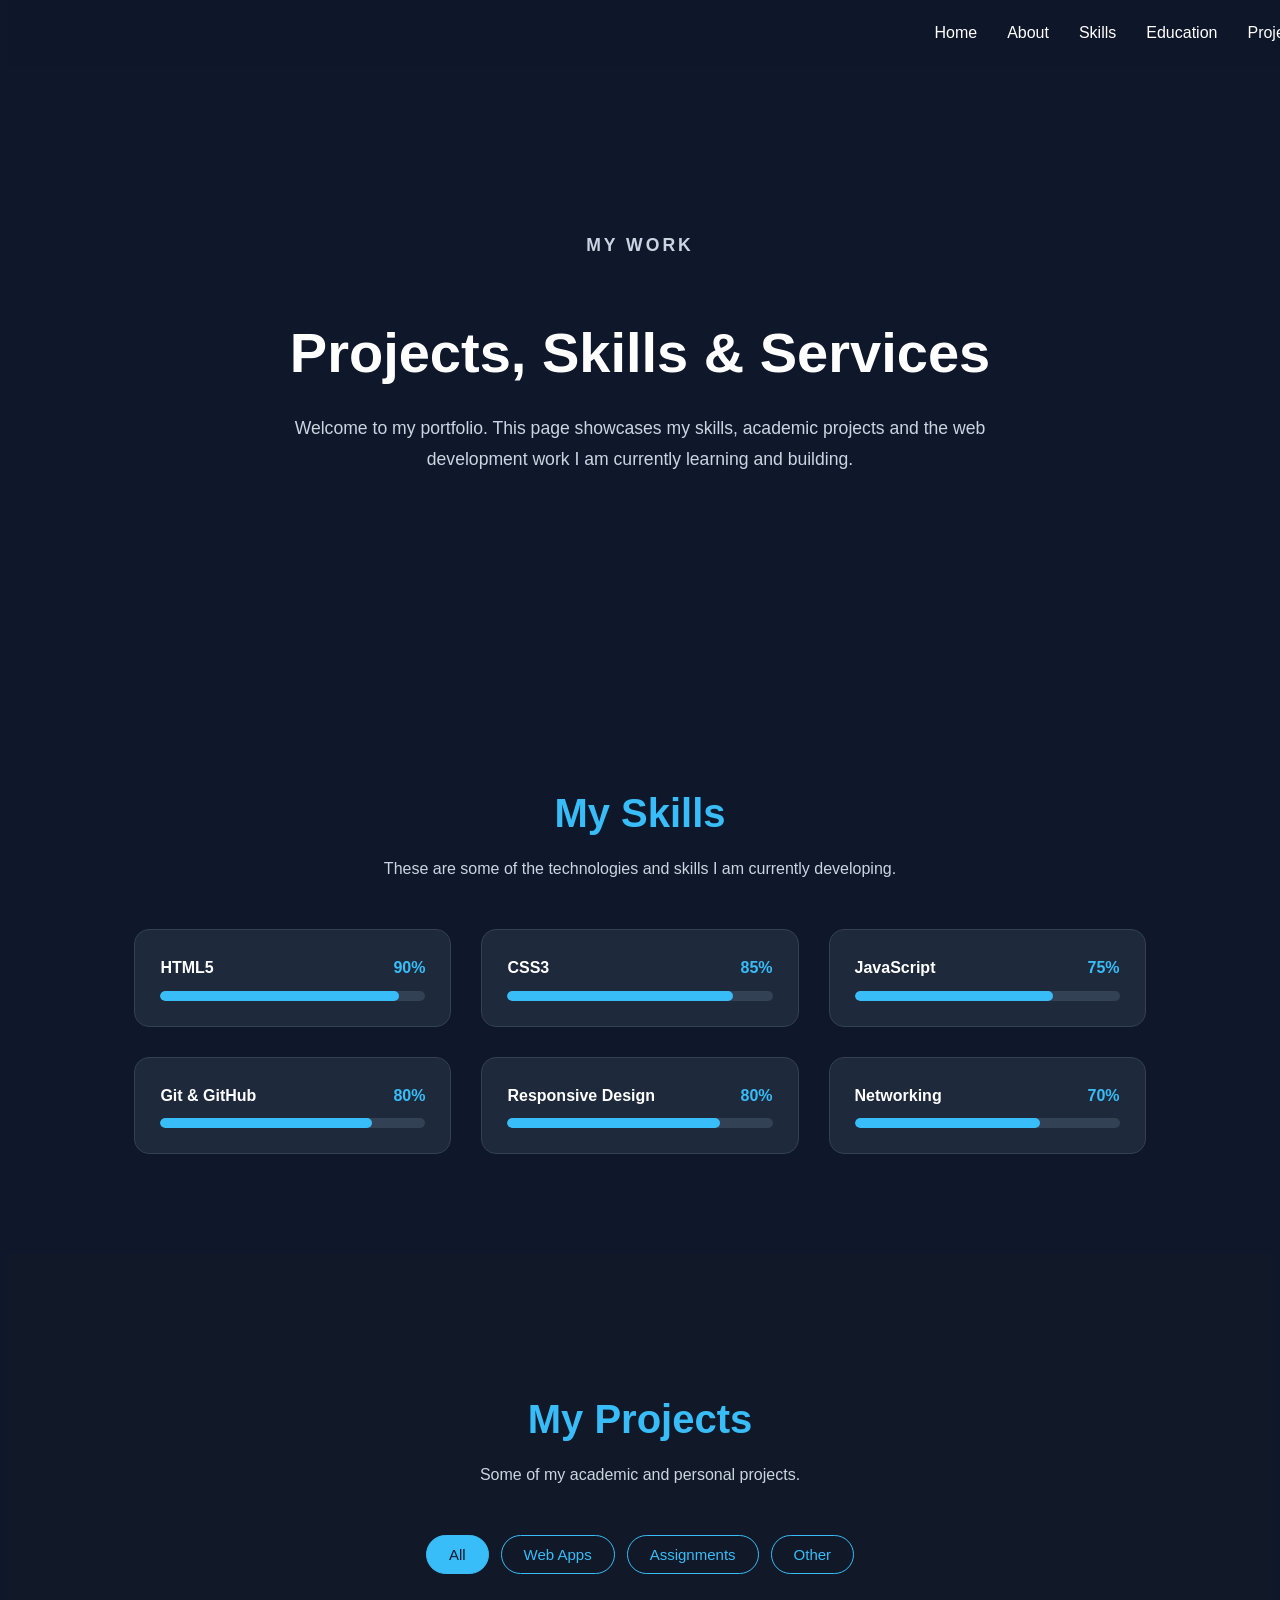
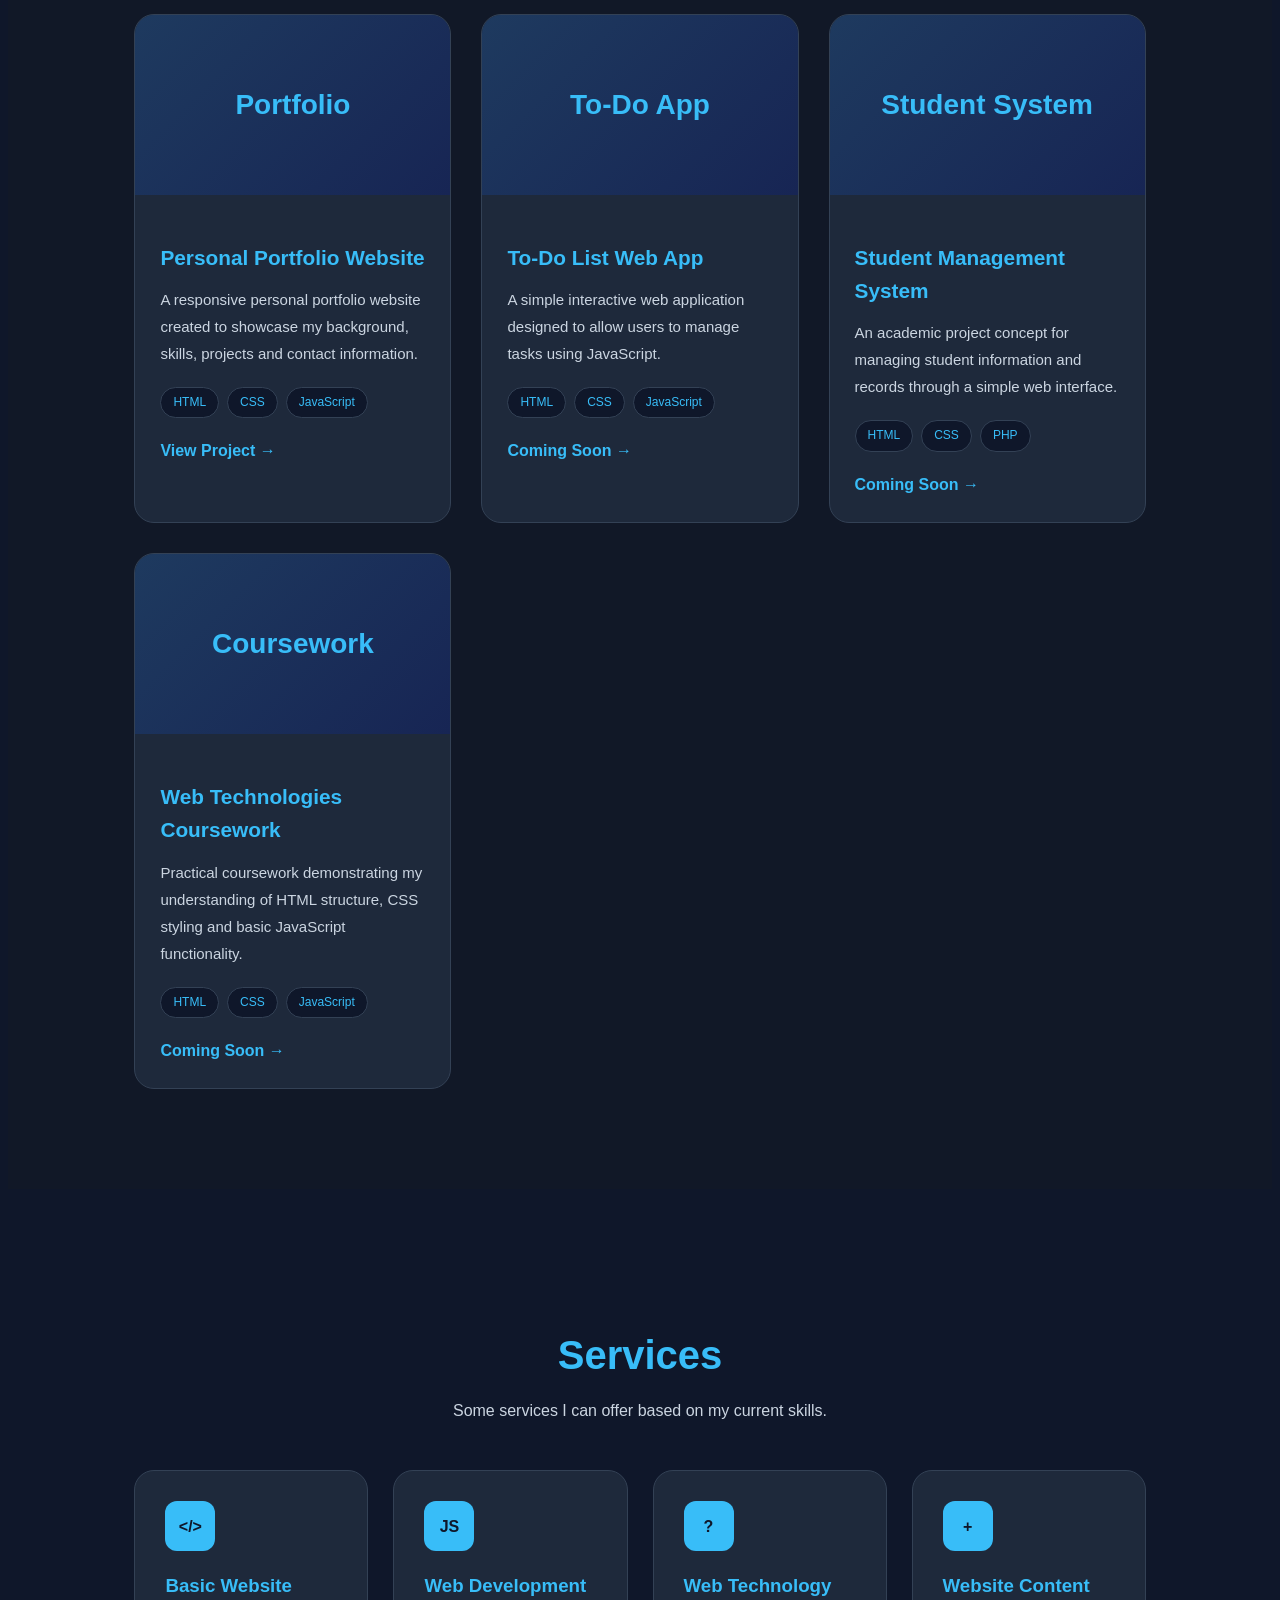
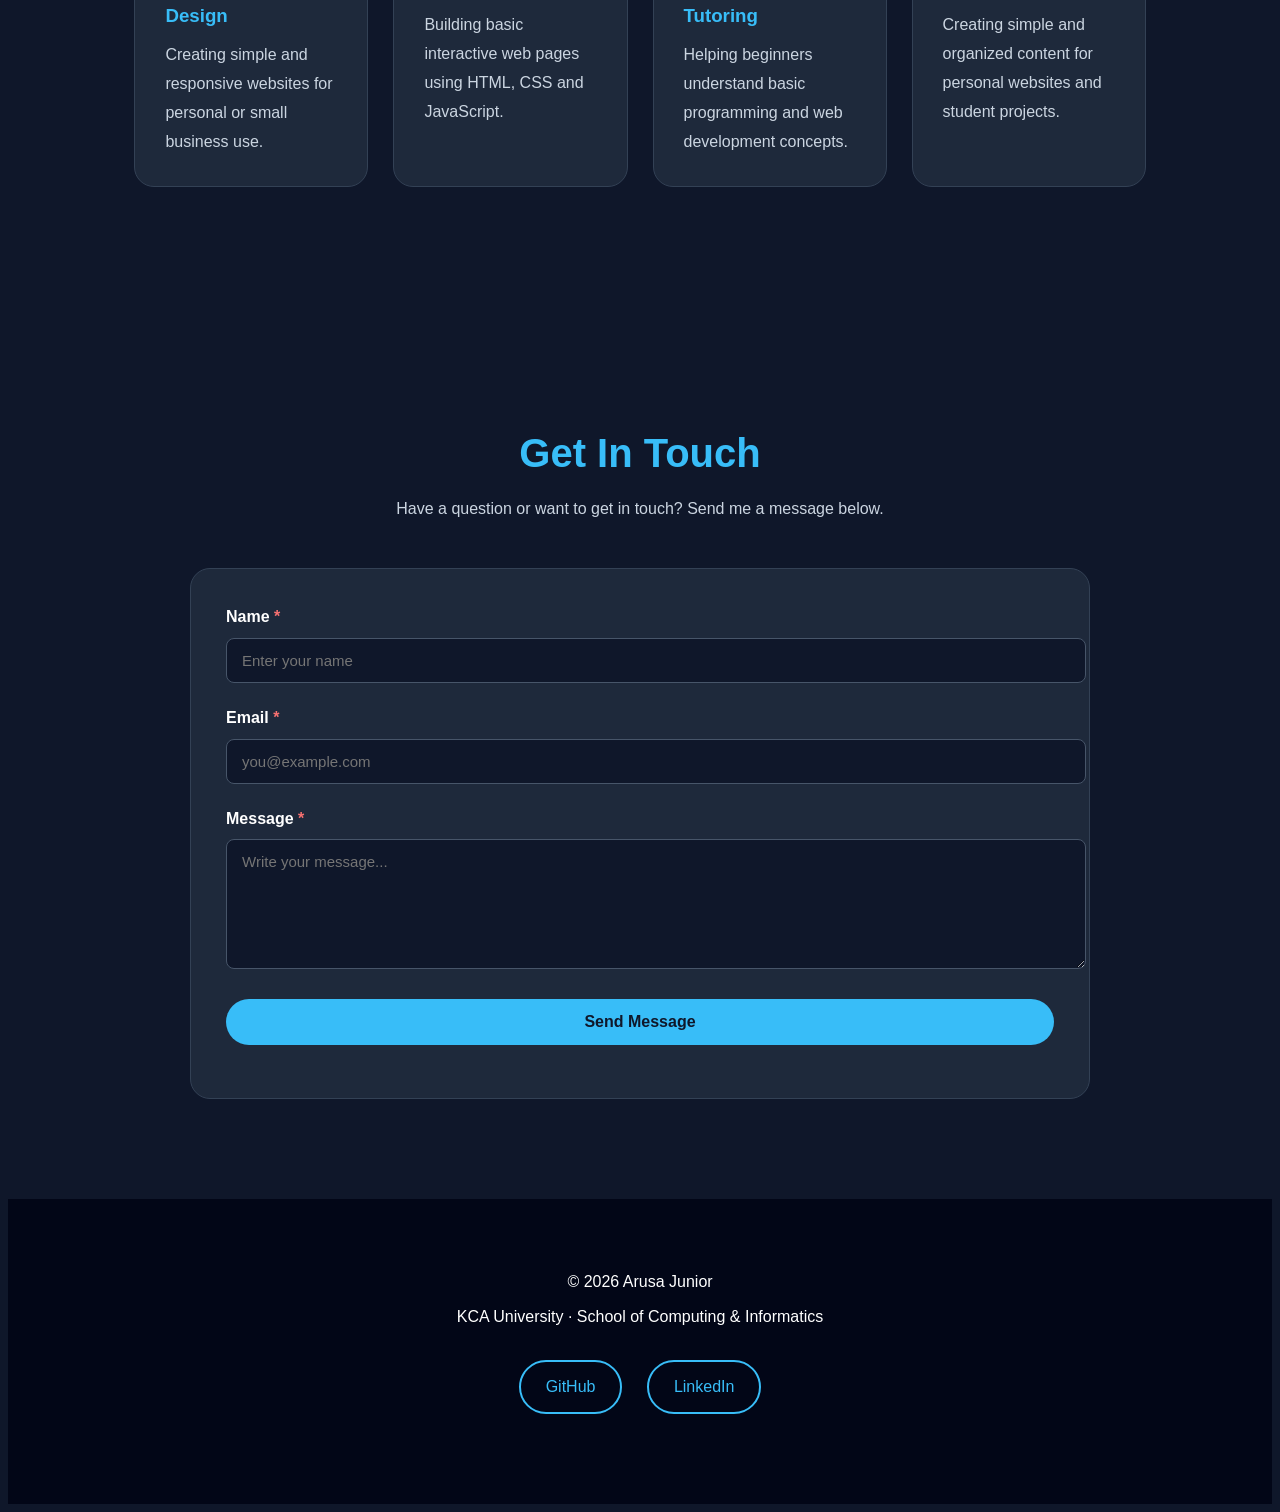
==== projects.html @ 347aed6e "my portfolio" ====
<!DOCTYPE html>
<html lang="en">
<head>
    <meta charset="UTF-8">
    <meta name="viewport" content="width=device-width, initial-scale=1.0">

    <title>Projects | Arusa Junior</title>

    <link rel="stylesheet" href="style.css">
</head>

<body>

    <!-- ================= NAVIGATION ================= -->
    <header>
        <ul>
            <li><a href="index.html#home">Home</a></li>
            <li><a href="index.html#about">About</a></li>
            <li><a href="index.html#skills">Skills</a></li>
            <li><a href="index.html#education">Education</a></li>
            <li><a href="projects.html" class="active">Projects</a></li>
            <li><a href="#contact">Contact</a></li>
        </ul>
    </header>


    <main>

        <!-- ================= HERO ================= -->
        <section class="projects-hero">

            <div class="hero-content">

                <p class="small-title">MY WORK</p>

                <h1>Projects, Skills & Services</h1>

                <p>
                    Welcome to my portfolio. This page showcases my skills,
                    academic projects and the web development work I am
                    currently learning and building.
                </p>

            </div>

        </section>


        <!-- ================= SKILLS ================= -->
        <section id="skills" class="section">

            <div class="section-heading">

                <h2>My Skills</h2>

                <p>
                    These are some of the technologies and skills I am
                    currently developing.
                </p>

            </div>


            <div class="skills-container">

                <!-- Skill 1 -->
                <div class="skill">

                    <div class="skill-info">
                        <span>HTML5</span>
                        <span>90%</span>
                    </div>

                    <div class="progress">
                        <div class="progress-bar" style="width: 90%;"></div>
                    </div>

                </div>


                <!-- Skill 2 -->
                <div class="skill">

                    <div class="skill-info">
                        <span>CSS3</span>
                        <span>85%</span>
                    </div>

                    <div class="progress">
                        <div class="progress-bar" style="width: 85%;"></div>
                    </div>

                </div>


                <!-- Skill 3 -->
                <div class="skill">

                    <div class="skill-info">
                        <span>JavaScript</span>
                        <span>75%</span>
                    </div>

                    <div class="progress">
                        <div class="progress-bar" style="width: 75%;"></div>
                    </div>

                </div>


                <!-- Skill 4 -->
                <div class="skill">

                    <div class="skill-info">
                        <span>Git & GitHub</span>
                        <span>80%</span>
                    </div>

                    <div class="progress">
                        <div class="progress-bar" style="width: 80%;"></div>
                    </div>

                </div>


                <!-- Skill 5 -->
                <div class="skill">

                    <div class="skill-info">
                        <span>Responsive Design</span>
                        <span>80%</span>
                    </div>

                    <div class="progress">
                        <div class="progress-bar" style="width: 80%;"></div>
                    </div>

                </div>


                <!-- Skill 6 -->
                <div class="skill">

                    <div class="skill-info">
                        <span>Networking</span>
                        <span>70%</span>
                    </div>

                    <div class="progress">
                        <div class="progress-bar" style="width: 70%;"></div>
                    </div>

                </div>

            </div>

        </section>


        <!-- ================= PROJECTS ================= -->
        <section id="projects" class="section projects-section">

            <div class="section-heading">

                <h2>My Projects</h2>

                <p>
                    Some of my academic and personal projects.
                </p>

            </div>


            <!-- FILTER BUTTONS -->
            <div class="filter-buttons">

                <button
                    type="button"
                    class="filter-btn active"
                    data-filter="all">
                    All
                </button>

                <button
                    type="button"
                    class="filter-btn"
                    data-filter="web">
                    Web Apps
                </button>

                <button
                    type="button"
                    class="filter-btn"
                    data-filter="assignment">
                    Assignments
                </button>

                <button
                    type="button"
                    class="filter-btn"
                    data-filter="other">
                    Other
                </button>

            </div>


            <!-- PROJECT CARDS -->
            <div class="projects-container">


                <!-- PROJECT 1 -->
                <article class="project-card" data-category="web">

                    <div class="project-image">

                        <div class="placeholder">
                            Portfolio
                        </div>

                    </div>


                    <div class="project-content">

                        <h3>Personal Portfolio Website</h3>

                        <p>
                            A responsive personal portfolio website created
                            to showcase my background, skills, projects and
                            contact information.
                        </p>


                        <div class="technologies">

                            <span>HTML</span>
                            <span>CSS</span>
                            <span>JavaScript</span>

                        </div>


                        <a
                            href="index.html"
                            class="project-link">
                            View Project →
                        </a>

                    </div>

                </article>


                <!-- PROJECT 2 -->
                <article class="project-card" data-category="web">

                    <div class="project-image">

                        <div class="placeholder">
                            To-Do App
                        </div>

                    </div>


                    <div class="project-content">

                        <h3>To-Do List Web App</h3>

                        <p>
                            A simple interactive web application designed
                            to allow users to manage tasks using
                            JavaScript.
                        </p>


                        <div class="technologies">

                            <span>HTML</span>
                            <span>CSS</span>
                            <span>JavaScript</span>

                        </div>


                        <a
                            href="#"
                            class="project-link"
                            onclick="return false;">
                            Coming Soon →
                        </a>

                    </div>

                </article>


                <!-- PROJECT 3 -->
                <article class="project-card" data-category="assignment">

                    <div class="project-image">

                        <div class="placeholder">
                            Student System
                        </div>

                    </div>


                    <div class="project-content">

                        <h3>Student Management System</h3>

                        <p>
                            An academic project concept for managing student
                            information and records through a simple
                            web interface.
                        </p>


                        <div class="technologies">

                            <span>HTML</span>
                            <span>CSS</span>
                            <span>PHP</span>

                        </div>


                        <a
                            href="#"
                            class="project-link"
                            onclick="return false;">
                            Coming Soon →
                        </a>

                    </div>

                </article>


                <!-- PROJECT 4 -->
                <article class="project-card" data-category="other">

                    <div class="project-image">

                        <div class="placeholder">
                            Coursework
                        </div>

                    </div>


                    <div class="project-content">

                        <h3>Web Technologies Coursework</h3>

                        <p>
                            Practical coursework demonstrating my
                            understanding of HTML structure, CSS styling
                            and basic JavaScript functionality.
                        </p>


                        <div class="technologies">

                            <span>HTML</span>
                            <span>CSS</span>
                            <span>JavaScript</span>

                        </div>


                        <a
                            href="#"
                            class="project-link"
                            onclick="return false;">
                            Coming Soon →
                        </a>

                    </div>

                </article>

            </div>

        </section>


        <!-- ================= SERVICES ================= -->
        <section id="services" class="section services-section">

            <div class="section-heading">

                <h2>Services</h2>

                <p>
                    Some services I can offer based on my current skills.
                </p>

            </div>


            <div class="services-container">


                <!-- SERVICE 1 -->
                <div class="service-card">

                    <div class="service-icon">
                        &lt;/&gt;
                    </div>

                    <h3>Basic Website Design</h3>

                    <p>
                        Creating simple and responsive websites for
                        personal or small business use.
                    </p>

                </div>


                <!-- SERVICE 2 -->
                <div class="service-card">

                    <div class="service-icon">
                        JS
                    </div>

                    <h3>Web Development</h3>

                    <p>
                        Building basic interactive web pages using HTML,
                        CSS and JavaScript.
                    </p>

                </div>


                <!-- SERVICE 3 -->
                <div class="service-card">

                    <div class="service-icon">
                        ?
                    </div>

                    <h3>Web Technology Tutoring</h3>

                    <p>
                        Helping beginners understand basic programming
                        and web development concepts.
                    </p>

                </div>


                <!-- SERVICE 4 -->
                <div class="service-card">

                    <div class="service-icon">
                        +
                    </div>

                    <h3>Website Content</h3>

                    <p>
                        Creating simple and organized content for personal
                        websites and student projects.
                    </p>

                </div>

            </div>

        </section>


        <!-- ================= CONTACT ================= -->
        <section id="contact" class="section contact-section">

            <div class="section-heading">

                <h2>Get In Touch</h2>

                <p>
                    Have a question or want to get in touch?
                    Send me a message below.
                </p>

            </div>


            <form
                id="contactForm"
                class="contact-form"
                novalidate>


                <!-- NAME -->
                <div class="form-group">

                    <label for="name">
                        Name <span>*</span>
                    </label>

                    <input
                        type="text"
                        id="name"
                        name="name"
                        placeholder="Enter your name"
                        required>

                    <small id="nameError"></small>

                </div>


                <!-- EMAIL -->
                <div class="form-group">

                    <label for="email">
                        Email <span>*</span>
                    </label>

                    <input
                        type="email"
                        id="email"
                        name="email"
                        placeholder="you@example.com"
                        required>

                    <small id="emailError"></small>

                </div>


                <!-- MESSAGE -->
                <div class="form-group">

                    <label for="message">
                        Message <span>*</span>
                    </label>

                    <textarea
                        id="message"
                        name="message"
                        rows="6"
                        placeholder="Write your message..."
                        required></textarea>

                    <small id="messageError"></small>

                </div>


                <button
                    type="submit"
                    class="submit-btn">
                    Send Message
                </button>


                <p id="successMessage"></p>

            </form>

        </section>

    </main>


    <!-- ================= FOOTER ================= -->
    <footer>

        <p>
            © 2026 Arusa Junior
        </p>

        <p>
            KCA University · School of Computing & Informatics
        </p>

        <div class="social-links">

            <a
                href="https://github.com/arusajunior7-code"
                target="_blank"
                rel="noopener noreferrer">
                GitHub
            </a>

            <a
                href="https://www.linkedin.com/in/arusa-junior-366900439"
                target="_blank"
                rel="noopener noreferrer">
                LinkedIn
            </a>

        </div>

    </footer>


    <!-- ================= JAVASCRIPT ================= -->
    <script src="script.js"></script>

</body>
</html>
---- style.css ----
```css
/* =====================================================
   ARUSA JUNIOR PORTFOLIO
   Assignment 1 + Assignment 2
   ===================================================== */


/* ================= GENERAL ================= */

* {
    margin: 0;
    padding: 0;
    box-sizing: border-box;
    scroll-behavior: smooth;
}

body {
    font-family: 'Poppins', Arial, sans-serif;
    background: #0f172a;
    color: white;
    line-height: 1.6;
}

html {
    scroll-behavior: smooth;
}


/* ================= NAVIGATION ================= */

header {
    position: fixed;
    top: 0;
    width: 100%;
    z-index: 1000;

    display: flex;
    justify-content: flex-end;
    align-items: center;

    padding: 20px 8%;

    background: rgba(15, 23, 42, 0.9);
    backdrop-filter: blur(10px);
}

header ul {
    display: flex;
    list-style: none;
    gap: 30px;

    margin: 0;
    padding: 0;
}

header ul li a {
    text-decoration: none;
    color: white;

    font-size: 16px;
    font-weight: 500;

    transition: 0.3s;
}

header ul li a:hover {
    color: #38bdf8;
}


/* ================= HERO ================= */

#home {
    min-height: 100vh;

    display: flex;
    flex-direction: column;
    justify-content: center;
    align-items: center;

    text-align: center;

    padding: 120px 20px 50px;

    background:
        linear-gradient(
            rgba(15, 23, 42, 0.85),
            rgba(15, 23, 42, 0.85)
        ),
        url("https://images.unsplash.com/photo-1516321318423-f06f85e504b3?auto=format&fit=crop&w=1500&q=80");

    background-size: cover;
    background-position: center;
}

#home img {
    width: 220px;
    height: 220px;

    border-radius: 50%;
    object-fit: cover;

    border: 6px solid #38bdf8;

    box-shadow: 0 0 30px rgba(56, 189, 248, 0.5);

    margin-bottom: 25px;
}

#home h1 {
    font-size: 4rem;
    margin-bottom: 10px;
}

#home p {
    font-size: 1.3rem;
    color: #cbd5e1;
}


/* ================= HERO BUTTONS ================= */

.hero-buttons {
    margin-top: 30px;
}

.btn {
    display: inline-block;

    padding: 14px 28px;
    margin: 10px;

    background: #38bdf8;
    color: #0f172a;

    text-decoration: none;

    border-radius: 50px;

    font-weight: 600;

    transition: 0.3s;
}

.btn:hover {
    transform: translateY(-3px);

    box-shadow:
        0 8px 20px rgba(56, 189, 248, 0.4);
}

.btn-outline {
    background: transparent;
    color: #38bdf8;

    border: 2px solid #38bdf8;
}

.btn-outline:hover {
    background: #38bdf8;
    color: #0f172a;
}


/* ================= GENERAL SECTIONS ================= */

section {
    padding: 100px 10%;
}

section h2 {
    text-align: center;

    font-size: 2.5rem;

    margin-bottom: 30px;

    color: #38bdf8;
}

section p {
    max-width: 800px;

    margin: auto;

    text-align: center;

    color: #cbd5e1;

    line-height: 1.8;
}


/* ================= ABOUT ================= */

#about,
#skills,
#education,
#projects,
#goals {
    scroll-margin-top: 100px;
}


/* ================= SKILLS - ASSIGNMENT 1 ================= */

.skills-container {
    display: grid;

    grid-template-columns:
        repeat(auto-fit, minmax(250px, 1fr));

    gap: 25px;

    margin-top: 40px;
}

.skill-card {
    background: #1e293b;

    padding: 30px;

    border-radius: 20px;

    border: 1px solid #334155;

    text-align: center;

    transition: 0.4s;
}

.skill-card:hover {
    transform: translateY(-10px);

    box-shadow:
        0 10px 30px rgba(56, 189, 248, 0.3);
}

.skill-card h3 {
    color: #38bdf8;
    margin-bottom: 10px;
}


/* ================= EDUCATION ================= */

#education .project-card {
    max-width: 600px;
}


/* ================= ASSIGNMENT 1 PROJECT CARDS ================= */

#projects {
    background: #111827;
}

.project-card {
    background: #1e293b;

    padding: 30px;

    border-radius: 20px;

    margin: 25px auto;

    max-width: 700px;

    text-align: center;

    transition: 0.4s;

    border: 1px solid #334155;
}

.project-card:hover {
    transform: translateY(-10px);

    box-shadow:
        0 10px 30px rgba(56, 189, 248, 0.3);
}

.project-card h3 {
    color: #38bdf8;

    margin-bottom: 10px;
}


/* =====================================================
   ASSIGNMENT 2 - PROJECTS PAGE
   ===================================================== */


/* ================= PROJECTS PAGE HERO ================= */

.projects-hero {
    min-height: 450px;

    display: flex;
    align-items: center;

    padding: 120px 10% 70px;

    background:
        linear-gradient(
            rgba(15, 23, 42, 0.88),
            rgba(15, 23, 42, 0.88)
        ),
        url("https://images.unsplash.com/photo-1516321318423-f06f85e504b3?auto=format&fit=crop&w=1500&q=80");

    background-size: cover;
    background-position: center;

    color: white;
}

.hero-content {
    max-width: 900px;
    margin: auto;

    text-align: center;
}

.small-title {
    color: #38bdf8;

    font-weight: bold;

    letter-spacing: 3px;

    margin-bottom: 10px;
}

.hero-content h1 {
    font-size: 3.5rem;

    margin-bottom: 15px;
}

.hero-content p {
    color: #cbd5e1;

    font-size: 1.1rem;

    max-width: 700px;
}


/* ================= ASSIGNMENT 2 SECTIONS ================= */

.section {
    padding: 100px 10%;

    max-width: 1200px;

    margin: auto;
}

.section-heading {
    margin-bottom: 45px;

    text-align: center;
}

.section-heading h2 {
    color: #38bdf8;

    font-size: 2.5rem;

    margin-bottom: 10px;
}

.section-heading p {
    color: #cbd5e1;

    max-width: 700px;

    margin: auto;
}


/* ================= ASSIGNMENT 2 SKILLS ================= */

#skills .skills-container {
    display: grid;

    grid-template-columns:
        repeat(auto-fit, minmax(300px, 1fr));

    gap: 30px;

    margin-top: 40px;
}

.skill {
    background: #1e293b;

    padding: 25px;

    border-radius: 15px;

    border: 1px solid #334155;
}

.skill-info {
    display: flex;

    justify-content: space-between;

    margin-bottom: 10px;

    font-weight: 600;
}

.skill-info span:last-child {
    color: #38bdf8;
}

.progress {
    width: 100%;

    height: 10px;

    background: #334155;

    border-radius: 20px;

    overflow: hidden;
}

.progress-bar {
    height: 100%;

    background: #38bdf8;

    border-radius: 20px;

    transition: width 0.8s ease;
}


/* ================= PROJECT FILTER ================= */

.projects-section {
    max-width: none;

    background: #111827;
}

.filter-buttons {
    display: flex;

    justify-content: center;

    flex-wrap: wrap;

    gap: 12px;

    margin-bottom: 40px;
}

.filter-btn {
    padding: 10px 22px;

    border: 1px solid #38bdf8;

    border-radius: 50px;

    background: transparent;

    color: #38bdf8;

    cursor: pointer;

    font-family: inherit;

    font-size: 15px;

    transition: 0.3s;
}

.filter-btn:hover,
.filter-btn.active {
    background: #38bdf8;

    color: #0f172a;
}


/* ================= ASSIGNMENT 2 PROJECT CARDS ================= */

.projects-container {
    display: grid;

    grid-template-columns:
        repeat(auto-fit, minmax(280px, 1fr));

    gap: 30px;

    max-width: 1200px;

    margin: auto;
}

.projects-container .project-card {
    margin: 0;

    max-width: none;

    padding: 0;

    background: #1e293b;

    overflow: hidden;

    text-align: left;

    border-radius: 20px;

    border: 1px solid #334155;
}

.projects-container .project-card:hover {
    transform: translateY(-8px);

    box-shadow:
        0 10px 30px rgba(56, 189, 248, 0.25);
}


/* Project image */

.project-image {
    height: 180px;

    display: flex;

    align-items: center;

    justify-content: center;

    background:
        linear-gradient(
            135deg,
            #1e3a5f,
            #172554
        );
}

.placeholder {
    color: #38bdf8;

    font-size: 28px;

    font-weight: 700;
}


/* Project content */

.project-content {
    padding: 25px;
}

.project-content h3 {
    color: #38bdf8;

    font-size: 1.3rem;

    margin-bottom: 12px;
}

.project-content p {
    color: #cbd5e1;

    text-align: left;

    margin: 0 0 20px;

    font-size: 15px;
}


/* Technology tags */

.technologies {
    display: flex;

    flex-wrap: wrap;

    gap: 8px;

    margin-bottom: 20px;
}

.technologies span {
    padding: 5px 12px;

    background: #0f172a;

    color: #38bdf8;

    border: 1px solid #334155;

    border-radius: 50px;

    font-size: 12px;
}


/* Project links */

.project-link {
    color: #38bdf8;

    text-decoration: none;

    font-weight: 600;
}

.project-link:hover {
    text-decoration: underline;
}


/* JavaScript filter */

.project-card.hidden {
    display: none;
}


/* ================= SERVICES ================= */

.services-section {
    max-width: none;

    background: #0f172a;
}

.services-container {
    max-width: 1200px;

    margin: auto;

    display: grid;

    grid-template-columns:
        repeat(auto-fit, minmax(230px, 1fr));

    gap: 25px;
}

.service-card {
    background: #1e293b;

    padding: 30px;

    border-radius: 20px;

    border: 1px solid #334155;

    transition: 0.3s;
}

.service-card:hover {
    transform: translateY(-8px);

    box-shadow:
        0 10px 30px rgba(56, 189, 248, 0.25);
}

.service-icon {
    width: 50px;

    height: 50px;

    display: flex;

    align-items: center;

    justify-content: center;

    background: #38bdf8;

    color: #0f172a;

    border-radius: 12px;

    font-weight: bold;

    margin-bottom: 20px;
}

.service-card h3 {
    color: #38bdf8;

    margin-bottom: 10px;
}

.service-card p {
    text-align: left;

    color: #cbd5e1;

    margin: 0;
}


/* ================= CONTACT FORM ================= */

.contact-section {
    max-width: 900px;

    margin: auto;
}

.contact-form {
    background: #1e293b;

    padding: 35px;

    border-radius: 20px;

    border: 1px solid #334155;
}

.form-group {
    margin-bottom: 22px;
}

.form-group label {
    display: block;

    margin-bottom: 8px;

    font-weight: 600;

    color: white;
}

.form-group label span {
    color: #f87171;
}

.form-group input,
.form-group textarea {
    width: 100%;

    padding: 13px 15px;

    border: 1px solid #475569;

    border-radius: 8px;

    background: #0f172a;

    color: white;

    font-family: inherit;

    font-size: 15px;

    outline: none;
}

.form-group input:focus,
.form-group textarea:focus {
    border-color: #38bdf8;

    box-shadow:
        0 0 0 2px rgba(56, 189, 248, 0.15);
}

.form-group input.error,
.form-group textarea.error {
    border-color: #f87171;
}

.form-group small {
    display: block;

    margin-top: 6px;

    color: #f87171;
}

.submit-btn {
    width: 100%;

    padding: 14px;

    border: none;

    border-radius: 50px;

    background: #38bdf8;

    color: #0f172a;

    font-family: inherit;

    font-size: 16px;

    font-weight: 700;

    cursor: pointer;

    transition: 0.3s;
}

.submit-btn:hover {
    transform: translateY(-2px);

    box-shadow:
        0 8px 20px rgba(56, 189, 248, 0.35);
}

#successMessage {
    margin-top: 18px;

    text-align: center;

    color: #4ade80;

    font-weight: 600;
}


/* ================= FOOTER ================= */

footer {
    background: #020617;

    text-align: center;

    padding: 60px 20px;
}

footer h2 {
    color: #38bdf8;

    margin-bottom: 20px;
}

footer p {
    margin: 10px 0;
}

.social-links {
    margin: 20px 0;
}

.social-links a {
    display: inline-block;

    margin: 10px;

    padding: 12px 25px;

    border: 2px solid #38bdf8;

    border-radius: 50px;

    color: #38bdf8;

    text-decoration: none;

    transition: 0.3s;
}

.social-links a:hover {
    background: #38bdf8;

    color: #0f172a;
}

.copyright {
    color: #94a3b8;

    margin-top: 25px;
}


/* ================= RESPONSIVE DESIGN ================= */

@media (max-width: 768px) {

    header {
        flex-direction: column;

        gap: 15px;

        padding: 15px 20px;
    }

    header ul {
        flex-direction: column;

        gap: 12px;

        text-align: center;
    }

    #home h1 {
        font-size: 2.5rem;
    }

    #home p {
        font-size: 1rem;
    }

    #home img {
        width: 170px;

        height: 170px;
    }

    section {
        padding: 80px 20px;
    }

    .projects-hero {
        padding: 140px 20px 70px;
    }

    .hero-content h1 {
        font-size: 2.5rem;
    }

    .section-heading h2 {
        font-size: 2rem;
    }

    .projects-container {
        grid-template-columns: 1fr;
    }

    #skills .skills-container {
        grid-template-columns: 1fr;
    }

    .services-container {
        grid-template-columns: 1fr;
    }

    .filter-buttons {
        gap: 8px;
    }

    .filter-btn {
        padding: 8px 16px;
    }

}
```
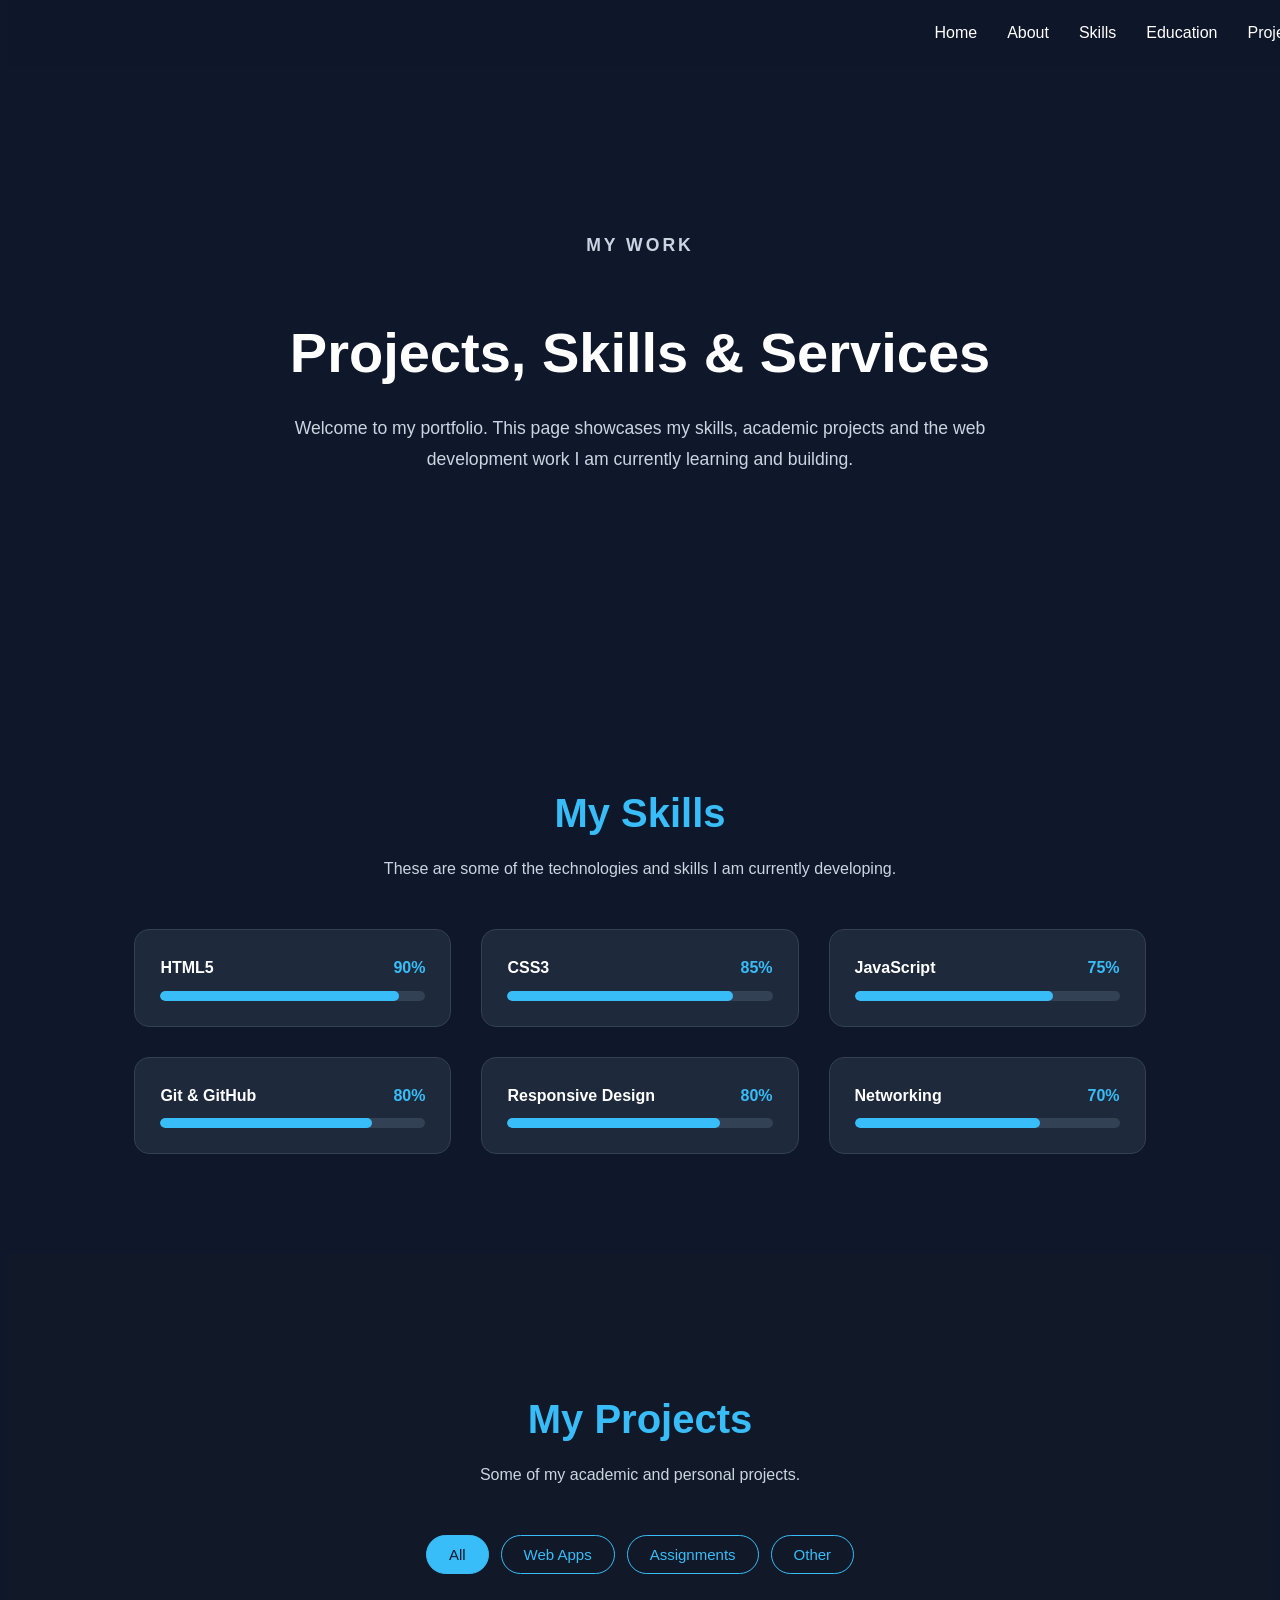
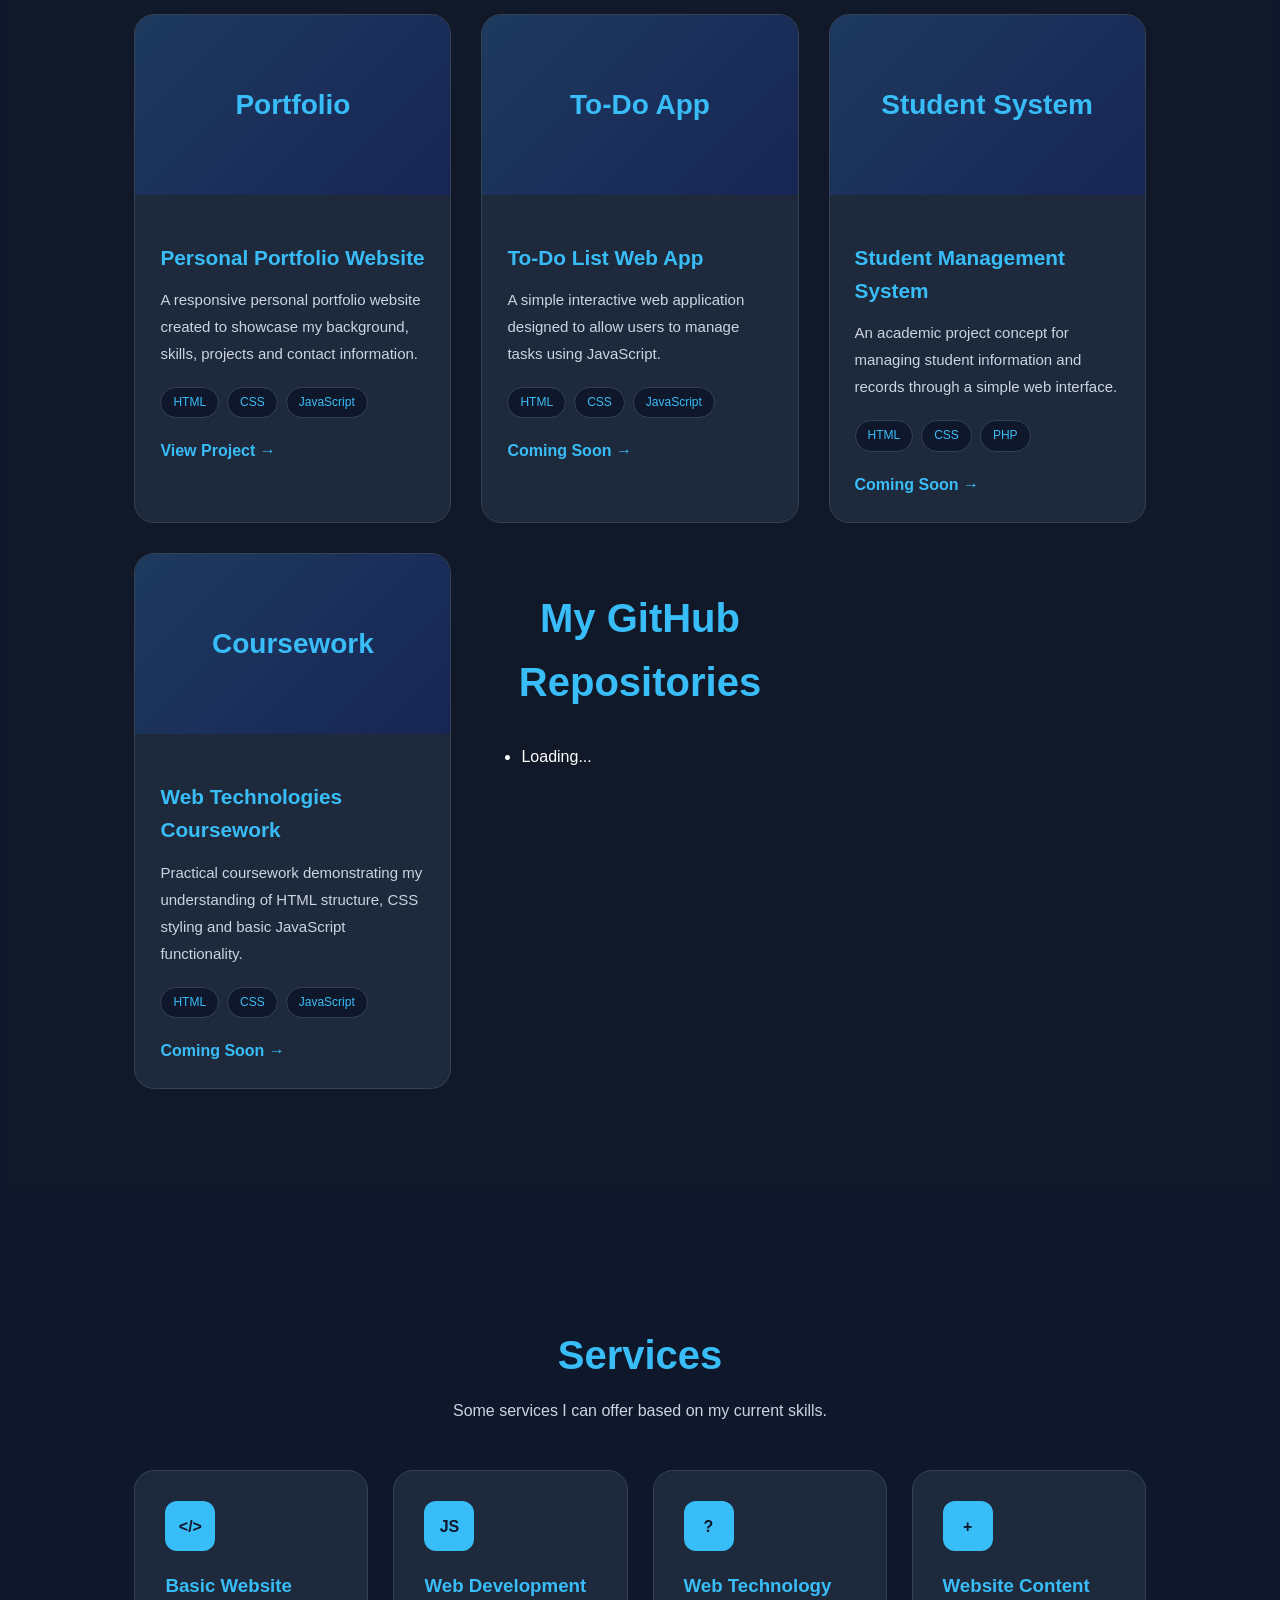
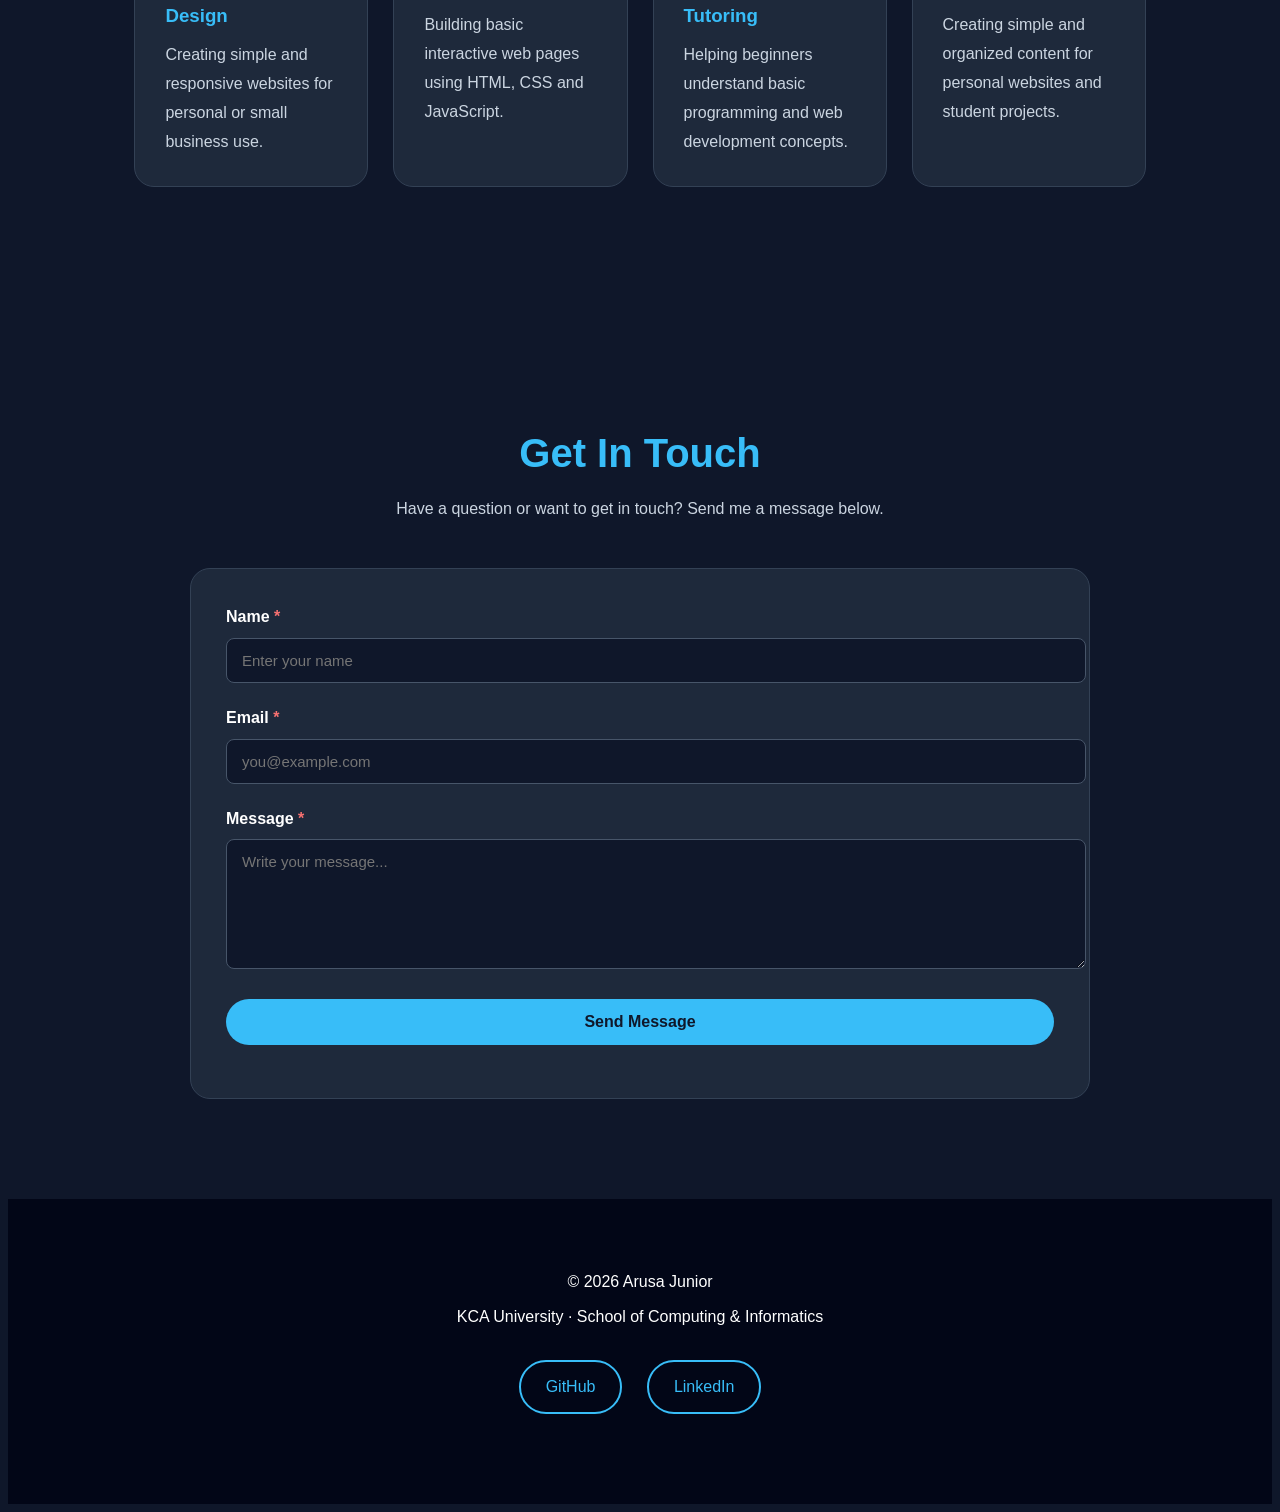
==== commit 7225407f: "Add section for GitHub repositories in projects.html" ====
--- a/projects.html
+++ b/projects.html
@@ -382,7 +382,12 @@
                     </div>
 
                 </article>
-
+                <div id="projects">
+                     <h2>My GitHub Repositories</h2>
+                     <ul id="repo-list">
+                           <li id="status">Loading...</li>
+                     </ul>
+                </div>
             </div>
 
         </section>
@@ -607,4 +612,4 @@
     <script src="script.js"></script>
 
 </body>
-</html>+</html>
